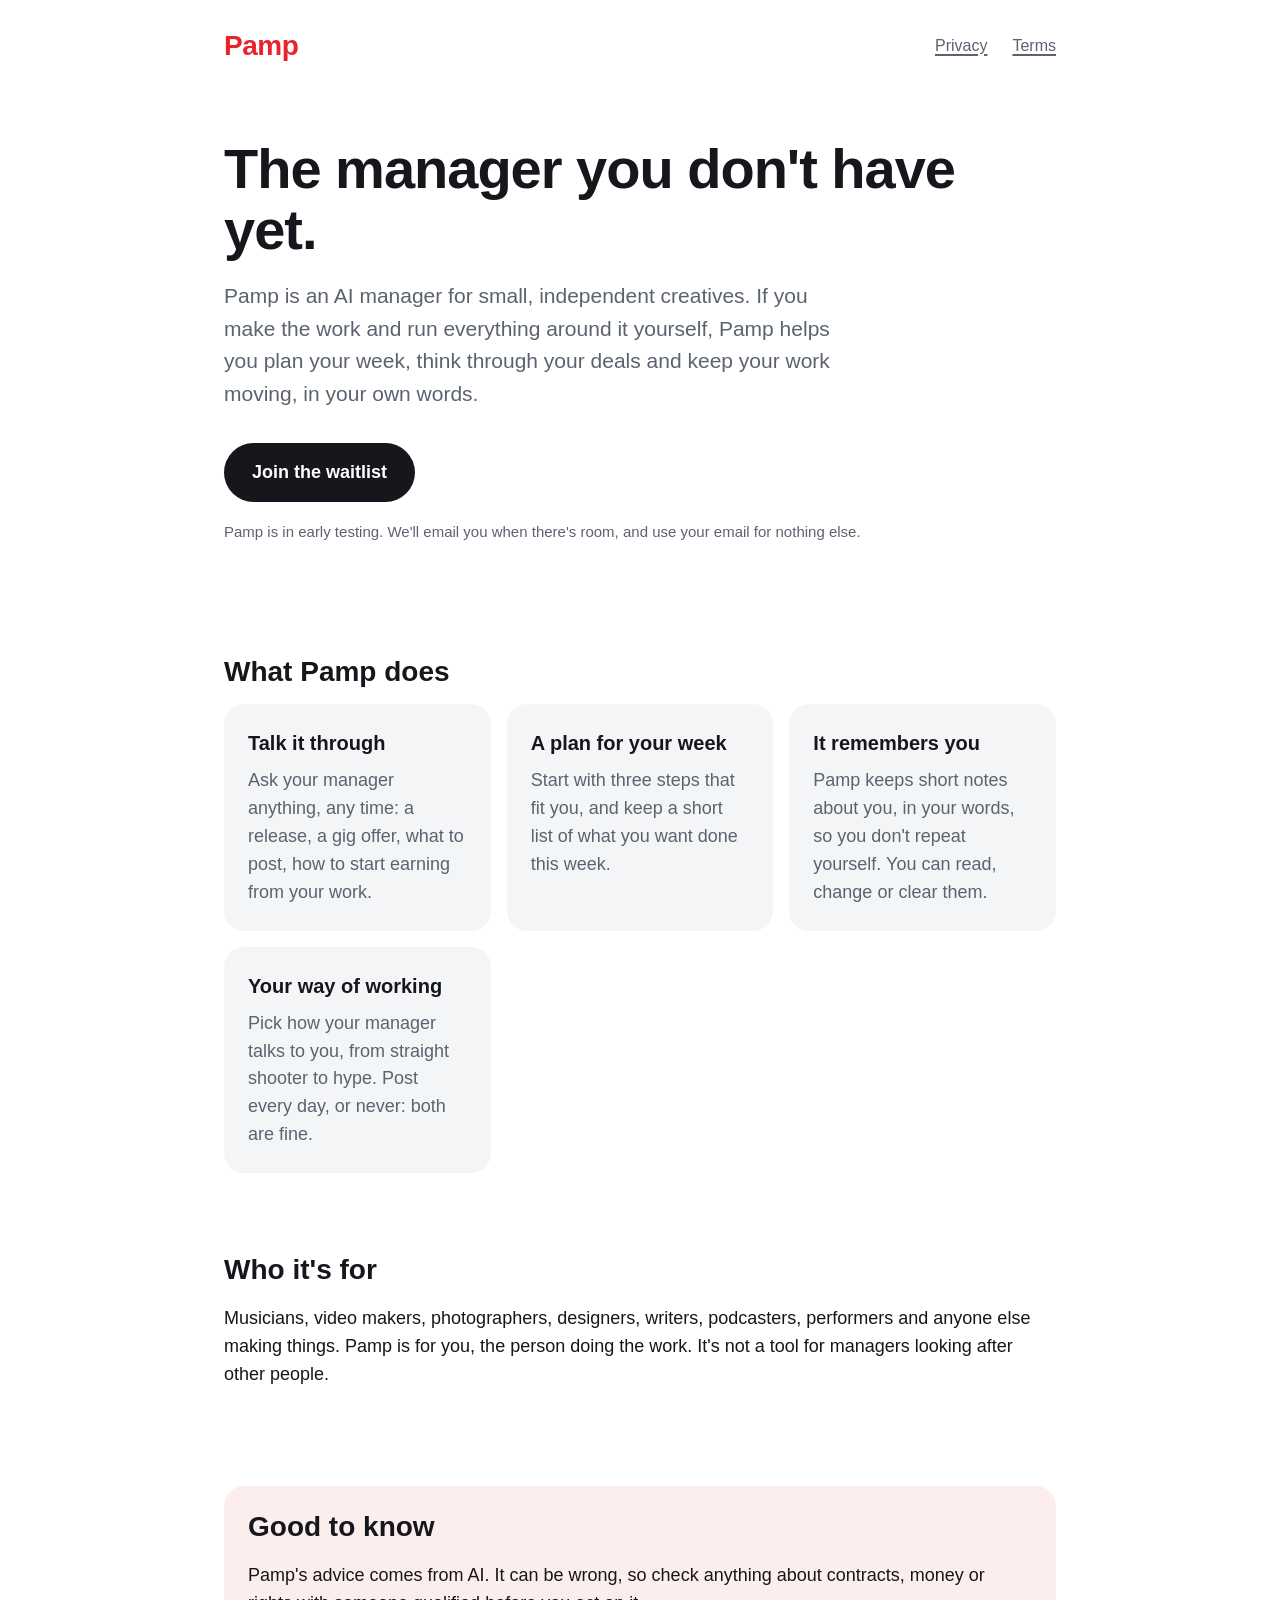
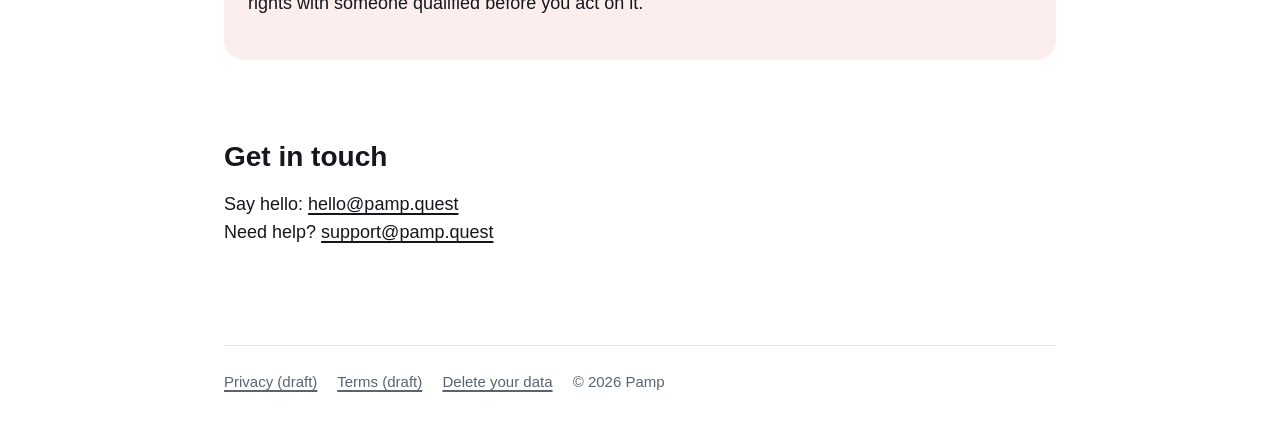
==== index.html @ 41ed9810 "Pamp's website: home, privacy and terms (drafts), data deletion, waitlist pages Co-Authored-By: Clau" ====
<!doctype html>
<html lang="en">
  <head>
    <meta charset="utf-8" />
    <meta name="viewport" content="width=device-width, initial-scale=1" />
    <title>Pamp: the manager you don't have yet</title>
    <meta
      name="description"
      content="Pamp is an AI manager for small, independent creatives. Plan your week, think through your deals and keep your work moving."
    />
    <link rel="stylesheet" href="styles.css" />
  </head>
  <body>
    <div class="wrap">
      <header class="site">
        <a class="wordmark" href="index.html" aria-label="Pamp, home">Pamp</a>
        <nav class="site" aria-label="Site">
          <a href="privacy.html">Privacy</a>
          <a href="terms.html">Terms</a>
        </nav>
      </header>

      <main>
        <section class="hero">
          <h1>The manager you don't have yet.</h1>
          <p class="lead">
            Pamp is an AI manager for small, independent creatives. If you make the work and run
            everything around it yourself, Pamp helps you plan your week, think through your deals
            and keep your work moving, in your own words.
          </p>
          <p class="waitlist">
            <a class="button" href="mailto:hello@pamp.quest?subject=Pamp%20waitlist"
              >Join the waitlist</a
            >
          </p>
          <p class="small">
            Pamp is in early testing. We'll email you when there's room, and use your email for
            nothing else.
          </p>
        </section>

        <section aria-labelledby="what">
          <h2 id="what">What Pamp does</h2>
          <div class="cards">
            <div class="card">
              <h3>Talk it through</h3>
              <p>
                Ask your manager anything, any time: a release, a gig offer, what to post, how to
                start earning from your work.
              </p>
            </div>
            <div class="card">
              <h3>A plan for your week</h3>
              <p>
                Start with three steps that fit you, and keep a short list of what you want done
                this week.
              </p>
            </div>
            <div class="card">
              <h3>It remembers you</h3>
              <p>
                Pamp keeps short notes about you, in your words, so you don't repeat yourself. You
                can read, change or clear them.
              </p>
            </div>
            <div class="card">
              <h3>Your way of working</h3>
              <p>
                Pick how your manager talks to you, from straight shooter to hype. Post every day,
                or never: both are fine.
              </p>
            </div>
          </div>
        </section>

        <section aria-labelledby="who">
          <h2 id="who">Who it's for</h2>
          <p>
            Musicians, video makers, photographers, designers, writers, podcasters, performers and
            anyone else making things. Pamp is for you, the person doing the work. It's not a tool
            for managers looking after other people.
          </p>
        </section>

        <section>
          <div class="note">
            <h2>Good to know</h2>
            <p>
              Pamp's advice comes from AI. It can be wrong, so check anything about contracts, money
              or rights with someone qualified before you act on it.
            </p>
          </div>
        </section>

        <section aria-labelledby="contact">
          <h2 id="contact">Get in touch</h2>
          <p>
            Say hello: <a href="mailto:hello@pamp.quest">hello@pamp.quest</a><br />
            Need help? <a href="mailto:support@pamp.quest">support@pamp.quest</a>
          </p>
        </section>
      </main>

      <footer class="site">
        <a href="privacy.html">Privacy (draft)</a>
        <a href="terms.html">Terms (draft)</a>
        <a href="data-deletion.html">Delete your data</a>
        <span>© 2026 Pamp</span>
      </footer>
    </div>
  </body>
</html>
---- styles.css ----
/*
 * Pamp's public site. Plain CSS, no build step, no web fonts, no trackers.
 * Colours match the app (apps/mobile/src/lib/theme.ts). They are provisional
 * until the brand file arrives, like the app's.
 */

:root {
  --brand: #e8232a;
  --brand-soft: #fdeeee;
  --ink: #15171c;
  --muted: #5b6370;
  --surface: #f4f5f7;
  --border: #e3e6eb;
  --background: #ffffff;
  --radius: 20px;
}

* {
  box-sizing: border-box;
}

html {
  -webkit-text-size-adjust: 100%;
}

body {
  margin: 0;
  background: var(--background);
  color: var(--ink);
  font-family:
    -apple-system, BlinkMacSystemFont, "Segoe UI", Roboto, "Helvetica Neue", Arial, sans-serif;
  font-size: 18px;
  line-height: 1.55;
}

a {
  color: var(--ink);
  text-decoration-thickness: 2px;
  text-underline-offset: 3px;
}

a:hover {
  /* A shade darker than the brand red, for enough contrast on white. */
  color: #c41a20;
}

a:focus-visible {
  outline: 3px solid var(--brand);
  outline-offset: 3px;
  border-radius: 4px;
}

.wrap {
  max-width: 880px;
  margin: 0 auto;
  padding: 0 24px;
}

header.site {
  display: flex;
  align-items: center;
  justify-content: space-between;
  gap: 16px;
  padding: 24px 0;
}

.wordmark {
  color: var(--brand);
  font-size: 28px;
  font-weight: 800;
  text-decoration: none;
  letter-spacing: -0.5px;
}

nav.site a {
  margin-left: 20px;
  color: var(--muted);
  font-size: 16px;
}

.hero {
  padding: 48px 0 56px;
}

h1 {
  font-size: clamp(36px, 7vw, 56px);
  line-height: 1.08;
  letter-spacing: -1px;
  margin: 0 0 20px;
}

h2 {
  font-size: 28px;
  line-height: 1.2;
  margin: 0 0 16px;
}

h3 {
  font-size: 20px;
  margin: 0 0 8px;
}

.lead {
  font-size: 21px;
  color: var(--muted);
  max-width: 640px;
  margin: 0 0 32px;
}

.button {
  display: inline-block;
  background: var(--ink);
  color: #ffffff;
  padding: 16px 28px;
  border-radius: 999px;
  font-weight: 700;
  text-decoration: none;
}

.button:focus-visible {
  border-radius: 999px;
}

.button:hover {
  background: #3a322f;
  color: #ffffff;
}

.small {
  font-size: 15px;
  color: var(--muted);
}

section {
  padding: 40px 0;
}

.cards {
  display: grid;
  grid-template-columns: repeat(auto-fit, minmax(220px, 1fr));
  gap: 16px;
}

.card {
  background: var(--surface);
  border-radius: var(--radius);
  padding: 24px;
}

.card p {
  margin: 0;
  color: var(--muted);
}

.note {
  background: var(--brand-soft);
  border-radius: var(--radius);
  padding: 24px;
}

.draft {
  background: var(--brand-soft);
  border: 2px solid var(--brand);
  border-radius: var(--radius);
  padding: 16px 20px;
  margin: 8px 0 32px;
  font-weight: 600;
}

.tbc {
  background: #fff4cc;
  padding: 0 4px;
  border-radius: 4px;
}

.legal h2 {
  font-size: 22px;
  margin-top: 32px;
}

.legal ul {
  padding-left: 22px;
}

footer.site {
  border-top: 1px solid var(--border);
  margin-top: 40px;
  padding: 24px 0 48px;
  color: var(--muted);
  font-size: 15px;
}

footer.site a {
  color: var(--muted);
  margin-right: 16px;
}

/* The waitlist form: one field and the button, no scripts. */
.waitlist label {
  display: block;
  font-weight: 600;
  margin: 0 0 8px;
}

.waitlist-row {
  display: flex;
  flex-wrap: wrap;
  gap: 12px;
  align-items: center;
}

.waitlist input[type="email"] {
  flex: 1 1 240px;
  font: inherit;
  padding: 14px 16px;
  border: 1px solid var(--border);
  border-radius: 12px;
  background: #ffffff;
  color: var(--ink);
}

.waitlist button {
  border: 0;
  font: inherit;
  font-weight: 700;
  cursor: pointer;
}

/* Out of sight and out of reach for people; only bots fill it in. */
.trap {
  position: absolute;
  left: -10000px;
  width: 1px;
  height: 1px;
  overflow: hidden;
}
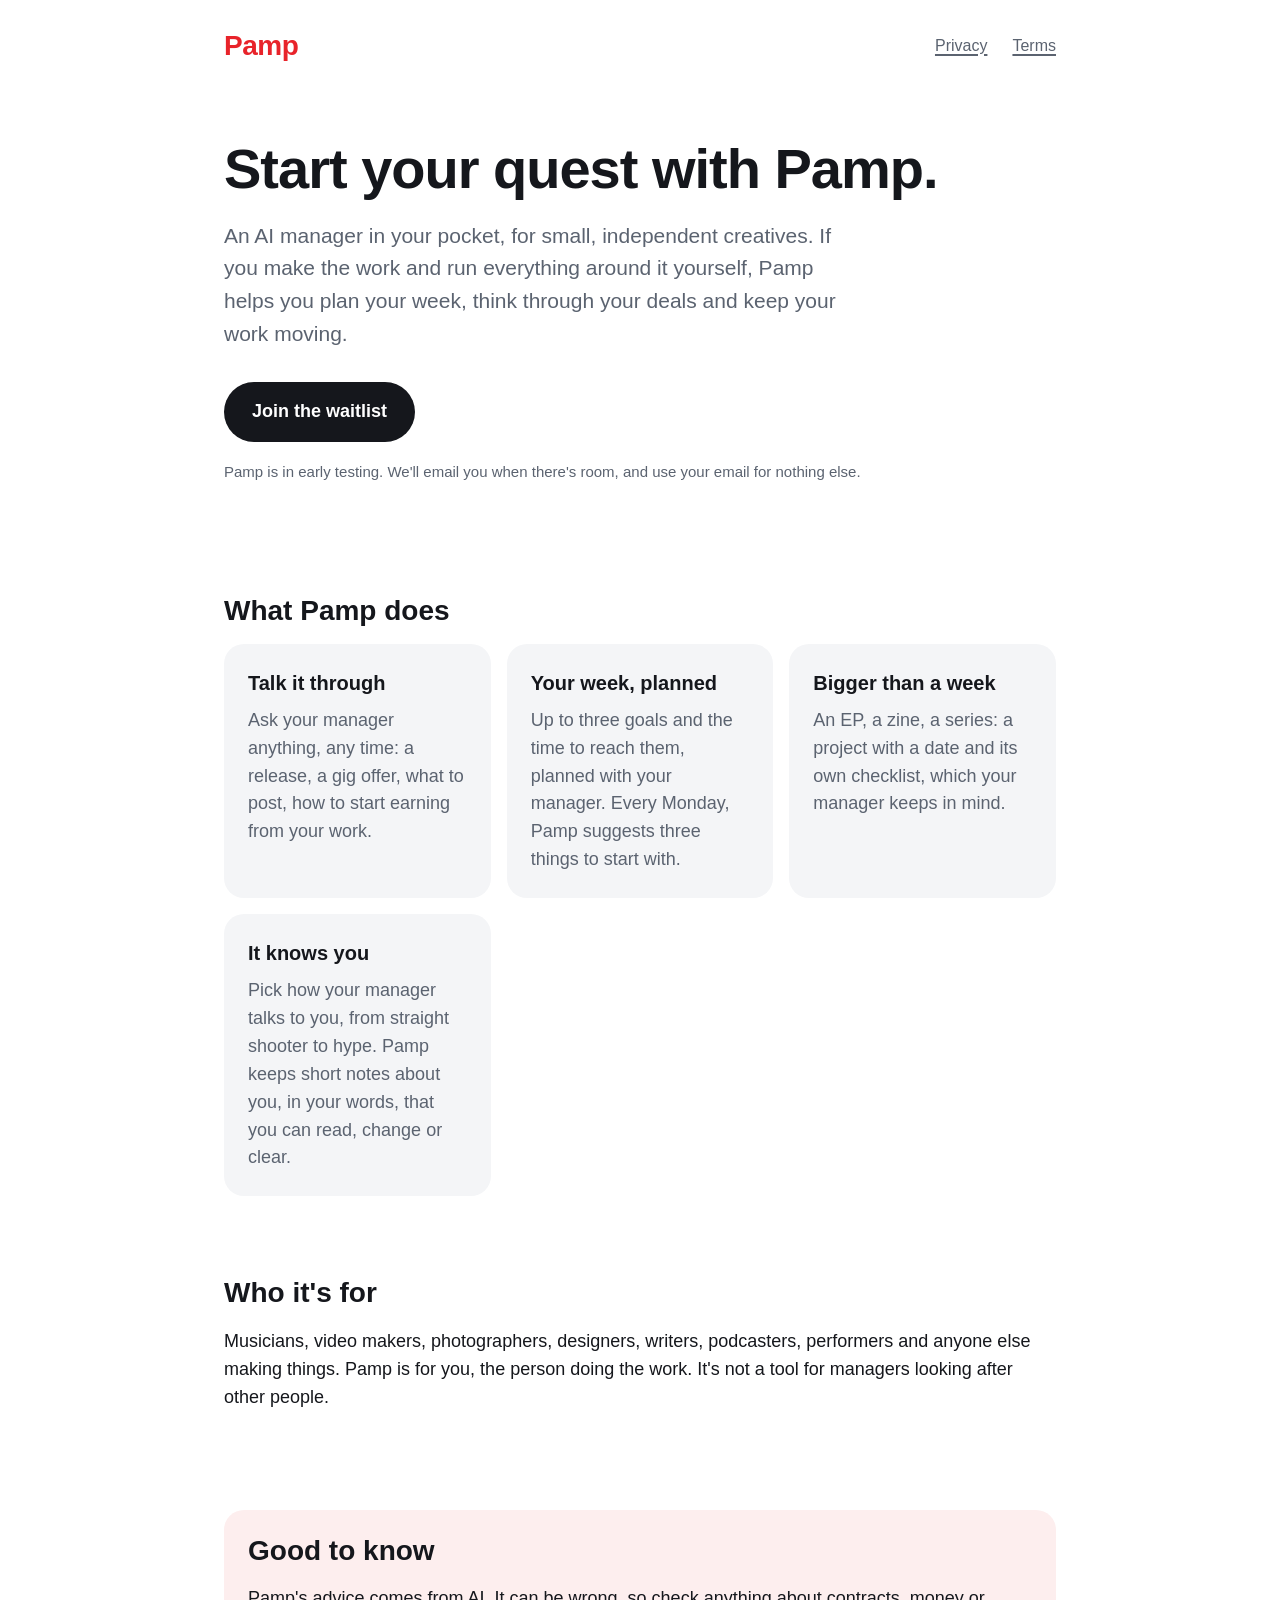
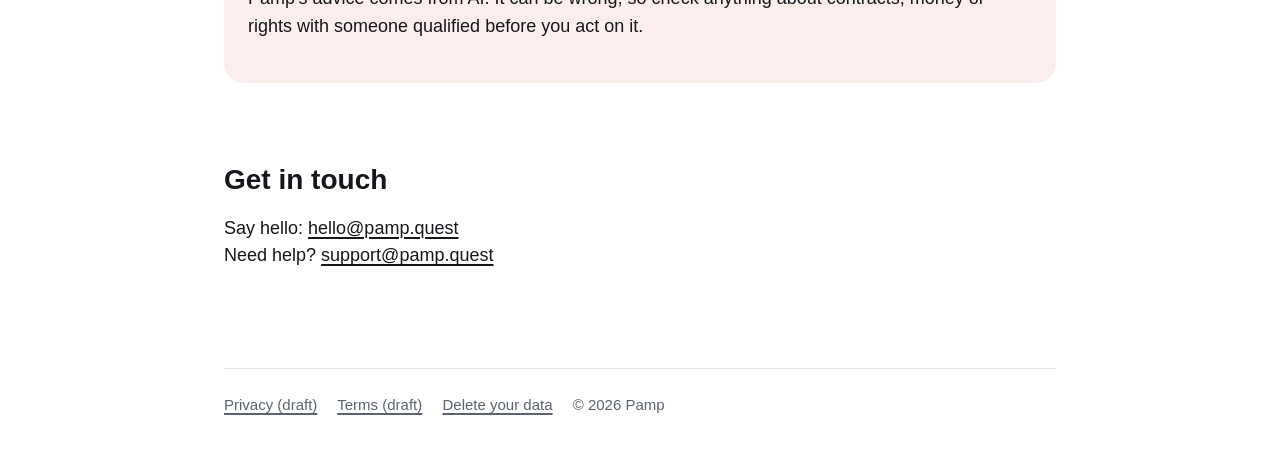
==== commit 27292467: "Start your quest with Pamp; cards for today's app; new preview image Co-Authored-By: Claude Opus 5.5" ====
--- a/index.html
+++ b/index.html
@@ -3,11 +3,25 @@
   <head>
     <meta charset="utf-8" />
     <meta name="viewport" content="width=device-width, initial-scale=1" />
-    <title>Pamp: the manager you don't have yet</title>
+    <title>Pamp: start your quest</title>
     <meta
       name="description"
-      content="Pamp is an AI manager for small, independent creatives. Plan your week, think through your deals and keep your work moving."
+      content="An AI manager in your pocket for small, independent creatives. Plan your week, think through your deals and keep your work moving."
     />
+    <!-- The preview when the link is shared (texts, chats, social). -->
+    <meta property="og:type" content="website" />
+    <meta property="og:site_name" content="Pamp" />
+    <meta property="og:url" content="https://pamp.quest/" />
+    <meta property="og:title" content="Pamp: start your quest" />
+    <meta
+      property="og:description"
+      content="An AI manager in your pocket for small, independent creatives. Plan your week, think through your deals and keep your work moving."
+    />
+    <meta property="og:image" content="https://pamp.quest/og-image.png" />
+    <meta property="og:image:width" content="1200" />
+    <meta property="og:image:height" content="630" />
+    <meta property="og:image:alt" content="Pamp. Start your quest with Pamp." />
+    <meta name="twitter:card" content="summary_large_image" />
     <link rel="stylesheet" href="styles.css" />
   </head>
   <body>
@@ -22,11 +36,11 @@
 
       <main>
         <section class="hero">
-          <h1>The manager you don't have yet.</h1>
+          <h1>Start your quest with Pamp.</h1>
           <p class="lead">
-            Pamp is an AI manager for small, independent creatives. If you make the work and run
-            everything around it yourself, Pamp helps you plan your week, think through your deals
-            and keep your work moving, in your own words.
+            An AI manager in your pocket, for small, independent creatives. If you make the work and
+            run everything around it yourself, Pamp helps you plan your week, think through your
+            deals and keep your work moving.
           </p>
           <p class="waitlist">
             <a class="button" href="mailto:hello@pamp.quest?subject=Pamp%20waitlist"
@@ -50,24 +64,24 @@
               </p>
             </div>
             <div class="card">
-              <h3>A plan for your week</h3>
+              <h3>Your week, planned</h3>
               <p>
-                Start with three steps that fit you, and keep a short list of what you want done
-                this week.
+                Up to three goals and the time to reach them, planned with your manager. Every
+                Monday, Pamp suggests three things to start with.
               </p>
             </div>
             <div class="card">
-              <h3>It remembers you</h3>
+              <h3>Bigger than a week</h3>
               <p>
-                Pamp keeps short notes about you, in your words, so you don't repeat yourself. You
-                can read, change or clear them.
+                An EP, a zine, a series: a project with a date and its own checklist, which your
+                manager keeps in mind.
               </p>
             </div>
             <div class="card">
-              <h3>Your way of working</h3>
+              <h3>It knows you</h3>
               <p>
-                Pick how your manager talks to you, from straight shooter to hype. Post every day,
-                or never: both are fine.
+                Pick how your manager talks to you, from straight shooter to hype. Pamp keeps short
+                notes about you, in your words, that you can read, change or clear.
               </p>
             </div>
           </div>
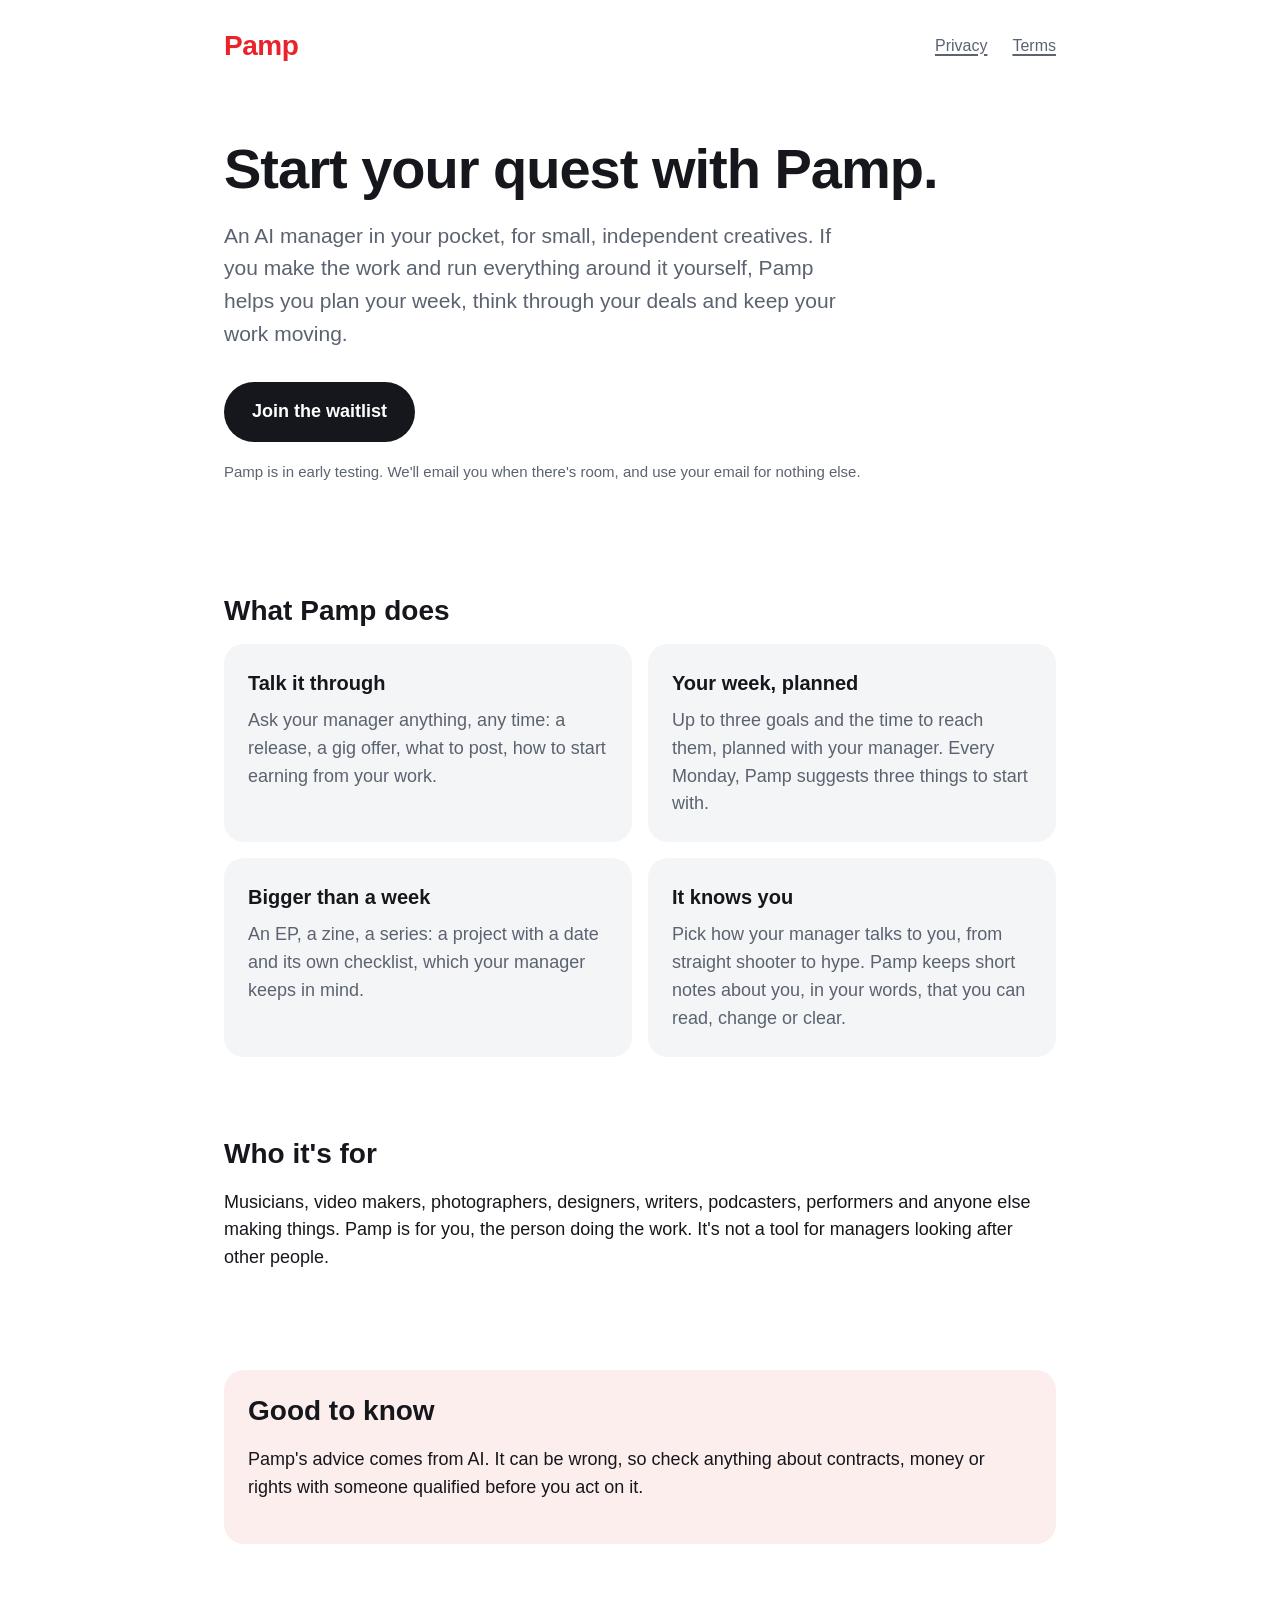
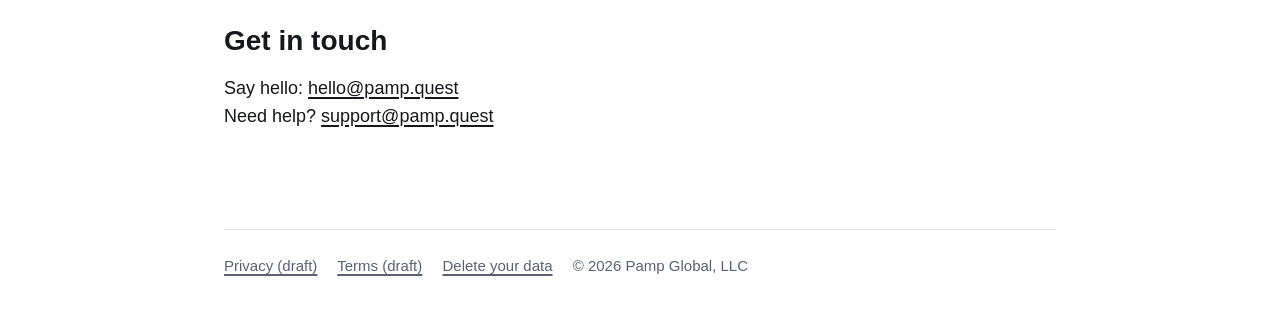
==== commit 3a743f90: "© 2026 Pamp Global, LLC on every page; the privacy page names the company Co-Authored-By: Claude Opu" ====
--- a/index.html
+++ b/index.html
@@ -119,7 +119,7 @@
         <a href="privacy.html">Privacy (draft)</a>
         <a href="terms.html">Terms (draft)</a>
         <a href="data-deletion.html">Delete your data</a>
-        <span>© 2026 Pamp</span>
+        <span>© 2026 Pamp Global, LLC</span>
       </footer>
     </div>
   </body>
--- a/styles.css
+++ b/styles.css
@@ -135,10 +135,18 @@
   padding: 40px 0;
 }
 
+/* One column on phones, two by two from tablets up: four cards, never one
+   left on its own. */
 .cards {
   display: grid;
-  grid-template-columns: repeat(auto-fit, minmax(220px, 1fr));
+  grid-template-columns: 1fr;
   gap: 16px;
+}
+
+@media (min-width: 600px) {
+  .cards {
+    grid-template-columns: repeat(2, 1fr);
+  }
 }
 
 .card {
